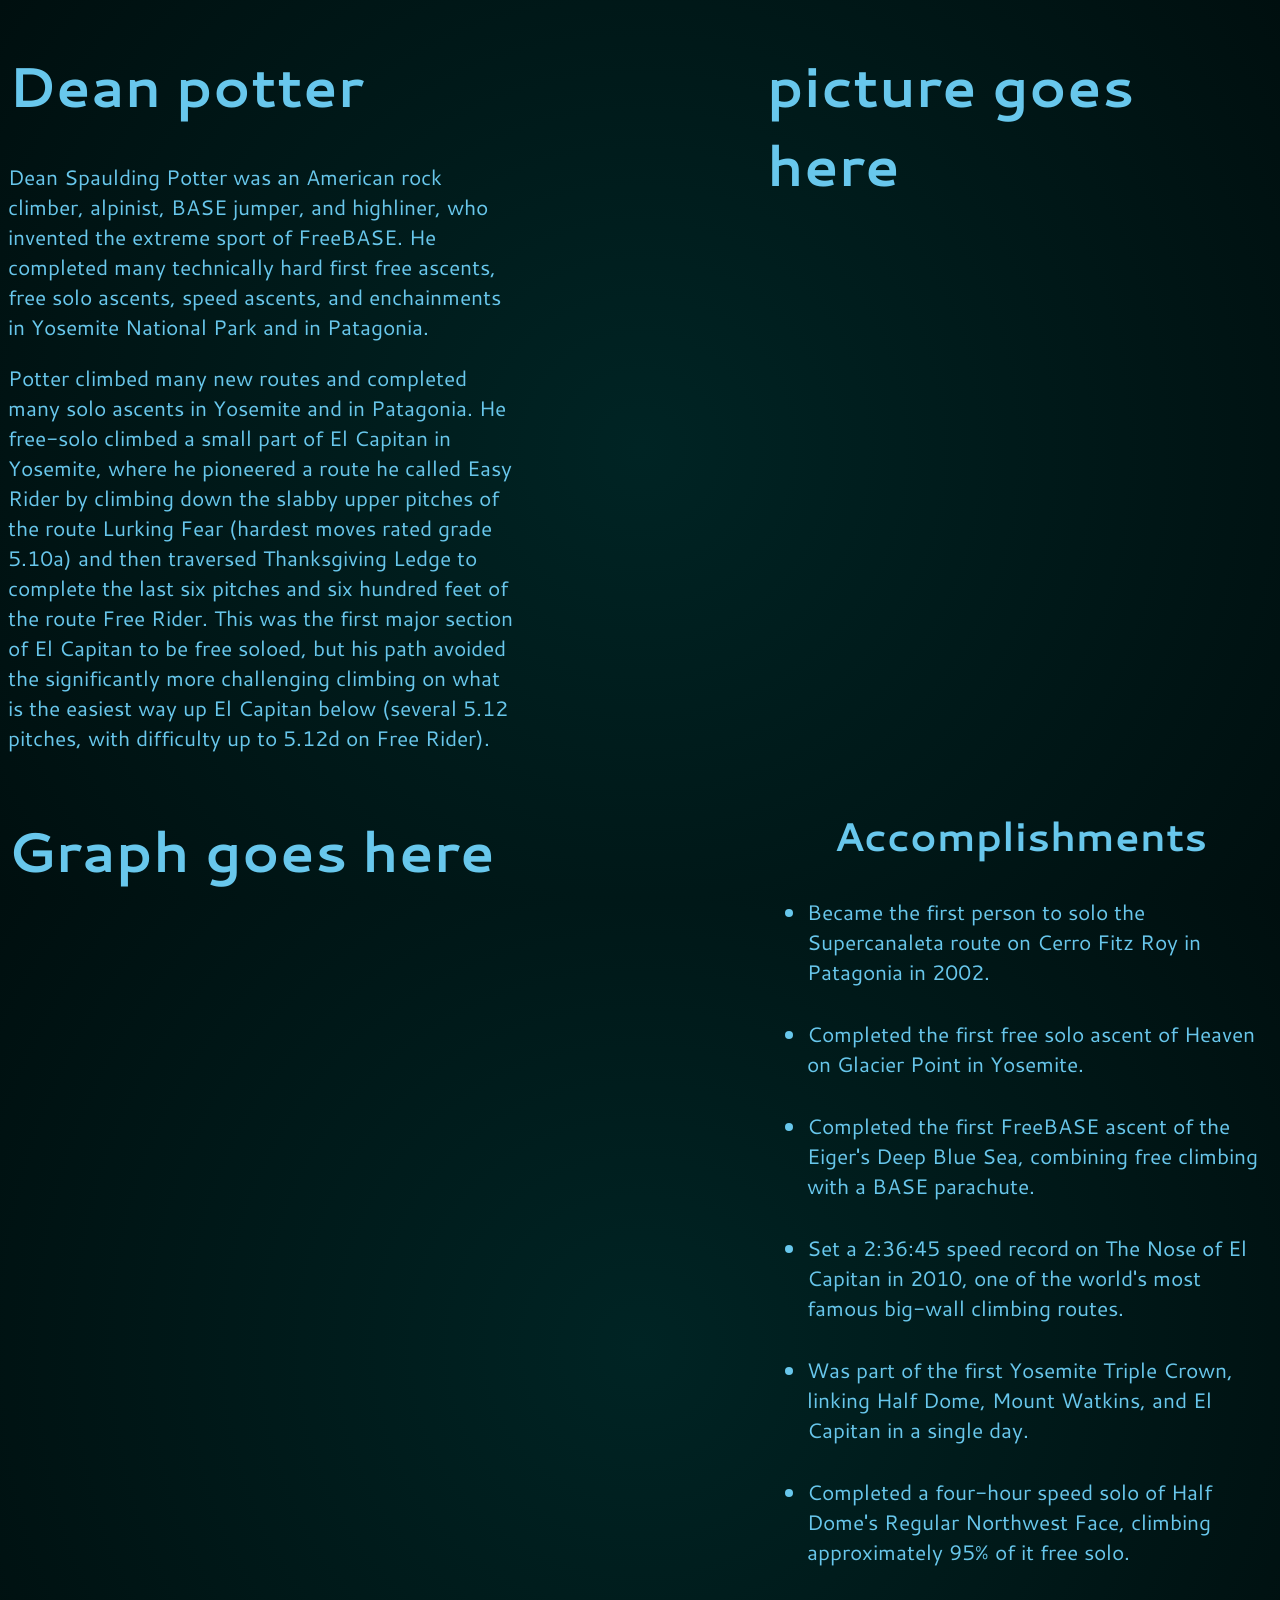
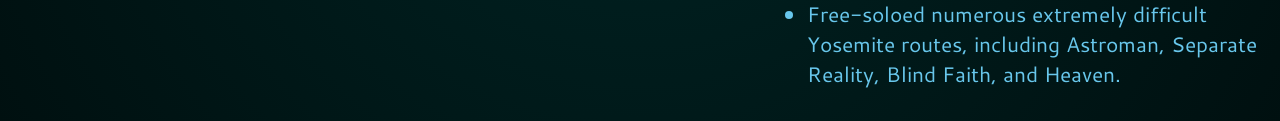
==== charWebsite/dean.html @ bef22bd7 "Added font to all the char websites" ====
<!DOCTYPE html>
<html lang="en">
<head>
  <meta charset="UTF-8">
  <meta name="viewport" content="width=device-width, initial-scale=1.0">
  <title>Dean Potter</title>
  <link rel="stylesheet" href="style.css">
  <link href="https://fonts.googleapis.com/css2?family=Cantarell:ital,wght@0,400;0,700;1,400;1,700&display=swap" rel="stylesheet">
</head>
<body>
  <div class="container">
    <div class="info">
      <h1>Dean potter</h1>
      
      <p>Dean Spaulding Potter was an American rock climber, alpinist, BASE jumper, and highliner, who invented the extreme sport of FreeBASE. He completed many technically hard first free ascents, free solo ascents, speed ascents, and enchainments in Yosemite National Park and in Patagonia.</p>
      <p>Potter climbed many new routes and completed many solo ascents in Yosemite and in Patagonia. He free-solo climbed a small part of El Capitan in Yosemite, where he pioneered a route he called Easy Rider by climbing down the slabby upper pitches of the route Lurking Fear (hardest moves rated grade 5.10a) and then traversed Thanksgiving Ledge to complete the last six pitches and six hundred feet of the route Free Rider. This was the first major section of El Capitan to be free soloed, but his path avoided the significantly more challenging climbing on what is the easiest way up El Capitan below (several 5.12 pitches, with difficulty up to 5.12d on Free Rider).</p>
    </div>

    <div class="picture">   
      <h1>picture goes here</h1> 

    </div>


<div class="graph">   
  <h1>Graph goes here</h1>
</div>
<div class="accomps">  
    <h2>Accomplishments</h2>
    <ul>
      <li>Became the first person to solo the Supercanaleta route on Cerro Fitz Roy in Patagonia in 2002. </li>
      <li>Completed the first free solo ascent of Heaven on Glacier Point in Yosemite. </li>
      <li>Completed the first FreeBASE ascent of the Eiger's Deep Blue Sea, combining free climbing with a BASE parachute.</li>
      <li>Set a 2:36:45 speed record on The Nose of El Capitan in 2010, one of the world's most famous big-wall climbing routes.</li>
      <li>Was part of the first Yosemite Triple Crown, linking Half Dome, Mount Watkins, and El Capitan in a single day.</li>
      <li>Completed a four-hour speed solo of Half Dome's Regular Northwest Face, climbing approximately 95% of it free solo.</li>
      <li>Free-soloed numerous extremely difficult Yosemite routes, including Astroman, Separate Reality, Blind Faith, and Heaven.</li>
    </ul>
  </div>
</body>
</html>
---- charWebsite/style.css ----
body { 
  background: radial-gradient(circle, #002424 0%, #000F0F 100%);
  color: #68C7EC;  
  font-family: "Cantarell", sans-serif;
  

}

.container {
  width: 99dvw;
  height: 98dvh; 
  display: grid;
  grid-template-columns: 1fr 250px 1fr; 
  grid-template-rows: 1fr 1fr;
  grid-template-areas: "info empty picture" "graph empty accomps";
}
.container h1 {
  font-size: 3.5rem;
}
.container h2 {
  font-size: 2.5rem;
  text-align: center;
}
.container p, li {
  font-size: 1.3rem;
}
.container li {
   margin-bottom: 2rem; 
}

.info {
  grid-area: info;

}
.picture{
  grid-area: picture;
}
.graph {
  grid-area: graph;
}
.accomps {
  grid-area: accomps;
}
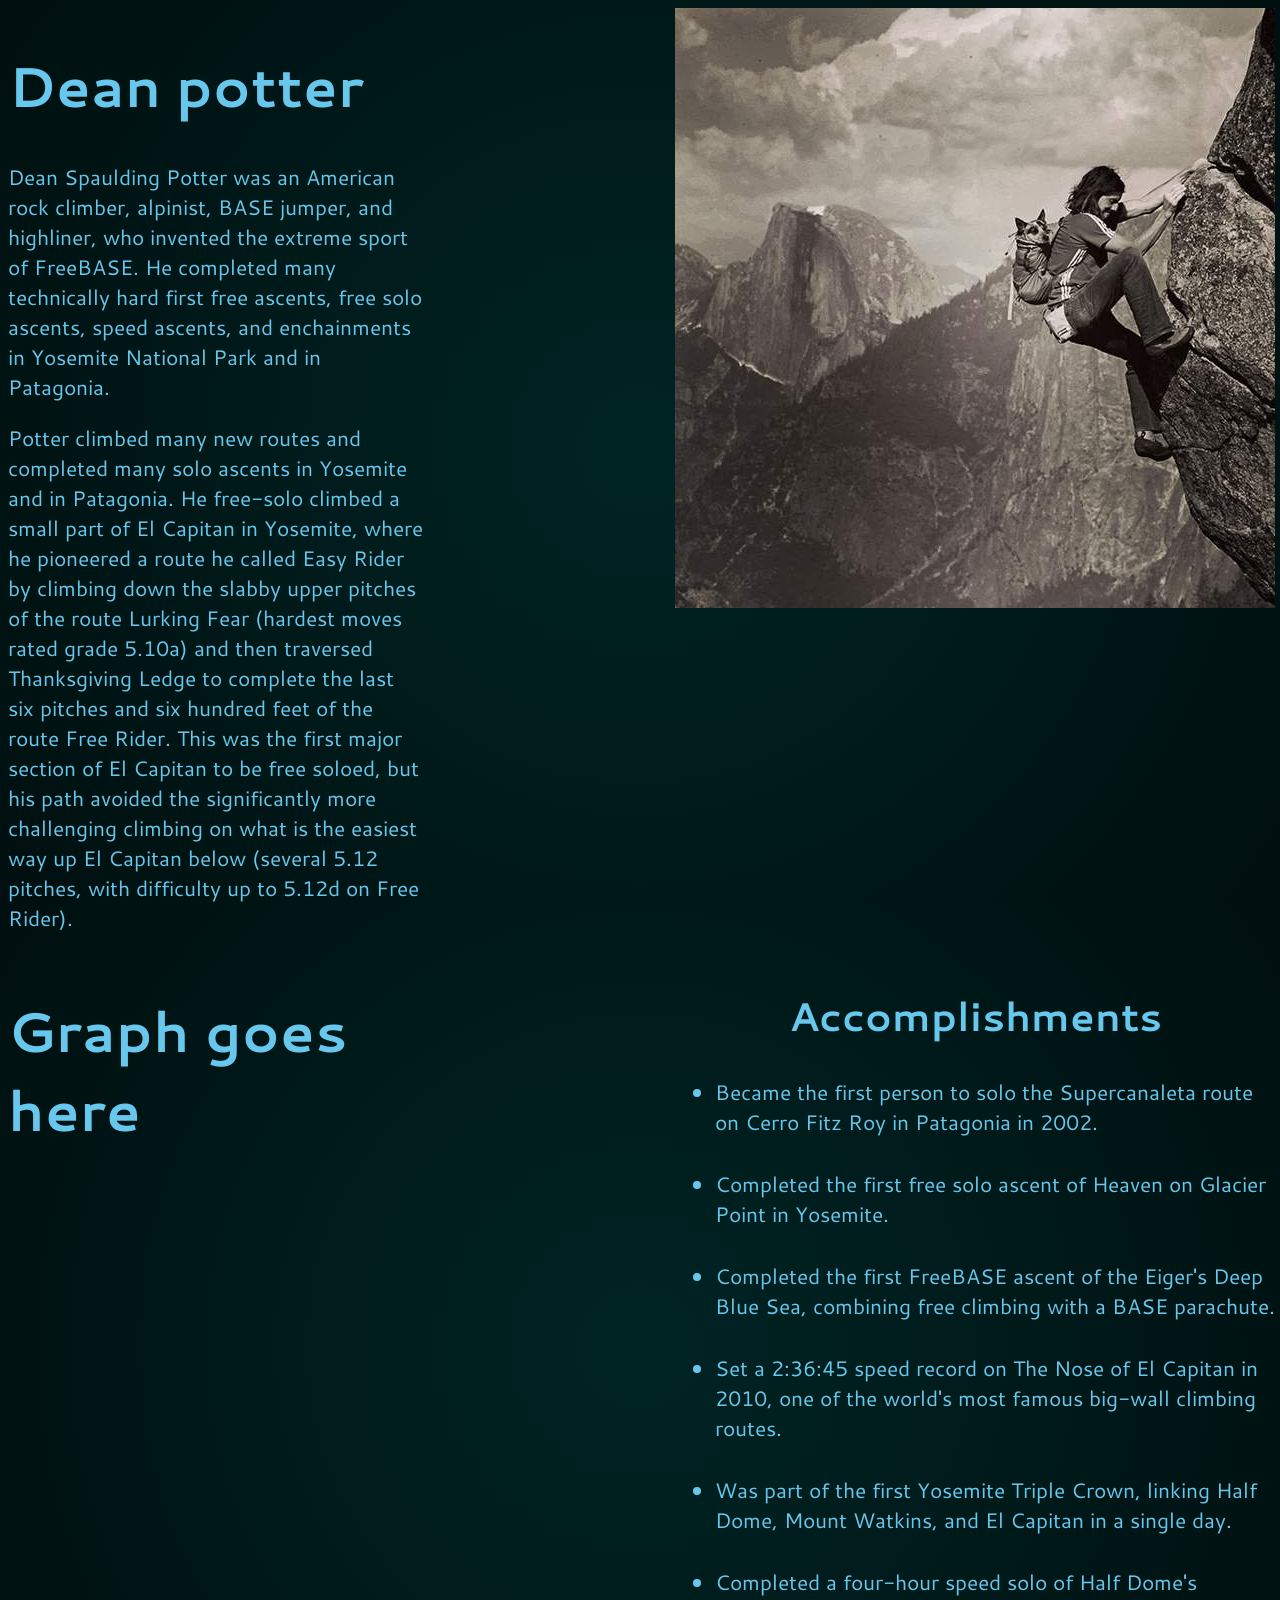
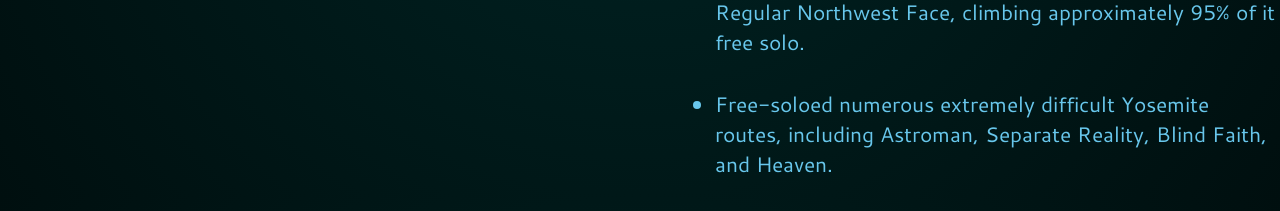
==== commit a7496fa1: "cropped pictures, added pictures in charWebsite" ====
--- a/charWebsite/dean.html
+++ b/charWebsite/dean.html
@@ -8,7 +8,10 @@
   <link href="https://fonts.googleapis.com/css2?family=Cantarell:ital,wght@0,400;0,700;1,400;1,700&display=swap" rel="stylesheet">
 </head>
 <body>
-  <div class="container">
+
+ <audio id="audio" src="audio/dean.mp3">  </audio> 
+
+  <div class="container" id="dean">
     <div class="info">
       <h1>Dean potter</h1>
       
@@ -17,7 +20,7 @@
     </div>
 
     <div class="picture">   
-      <h1>picture goes here</h1> 
+      <img src="images/dean2.jpg" alt="">
 
     </div>
 
@@ -28,14 +31,16 @@
 <div class="accomps">  
     <h2>Accomplishments</h2>
     <ul>
-      <li>Became the first person to solo the Supercanaleta route on Cerro Fitz Roy in Patagonia in 2002. </li>
-      <li>Completed the first free solo ascent of Heaven on Glacier Point in Yosemite. </li>
-      <li>Completed the first FreeBASE ascent of the Eiger's Deep Blue Sea, combining free climbing with a BASE parachute.</li>
-      <li>Set a 2:36:45 speed record on The Nose of El Capitan in 2010, one of the world's most famous big-wall climbing routes.</li>
-      <li>Was part of the first Yosemite Triple Crown, linking Half Dome, Mount Watkins, and El Capitan in a single day.</li>
-      <li>Completed a four-hour speed solo of Half Dome's Regular Northwest Face, climbing approximately 95% of it free solo.</li>
-      <li>Free-soloed numerous extremely difficult Yosemite routes, including Astroman, Separate Reality, Blind Faith, and Heaven.</li>
+      <li class="list-1">Became the first person to solo the Supercanaleta route on Cerro Fitz Roy in Patagonia in 2002. </li>
+      <li class="list-2">Completed the first free solo ascent of Heaven on Glacier Point in Yosemite. </li>
+      <li class="list-3">Completed the first FreeBASE ascent of the Eiger's Deep Blue Sea, combining free climbing with a BASE parachute.</li>
+      <li class="list-4">Set a 2:36:45 speed record on The Nose of El Capitan in 2010, one of the world's most famous big-wall climbing routes.</li>
+      <li class="list-5">Was part of the first Yosemite Triple Crown, linking Half Dome, Mount Watkins, and El Capitan in a single day.</li>
+      <li class="list-6">Completed a four-hour speed solo of Half Dome's Regular Northwest Face, climbing approximately 95% of it free solo.</li>
+      <li class="list-7">Free-soloed numerous extremely difficult Yosemite routes, including Astroman, Separate Reality, Blind Faith, and Heaven.</li>
     </ul>
   </div>
+
+  <script src="script.js" defer ></script>
 </body>
 </html>
--- a/charWebsite/style.css
+++ b/charWebsite/style.css
@@ -2,6 +2,7 @@
   background: radial-gradient(circle, #002424 0%, #000F0F 100%);
   color: #68C7EC;  
   font-family: "Cantarell", sans-serif;
+  overflow: hidden;
   
 
 }
@@ -30,14 +31,141 @@
 
 .info {
   grid-area: info;
+  animation: info-animation 1.5s;
+  animation-delay: 0.3s;
+  opacity: 0;
+  animation-fill-mode: forwards;
 
 }
 .picture{
   grid-area: picture;
+  animation: picture-animation 1.5s;
+  opacity: 0;
+  animation-fill-mode: forwards;
+  
 }
 .graph {
   grid-area: graph;
+  animation: graph-animation 1.5s;
+  animation-delay: 0.6s;
+  opacity: 0;
+  animation-fill-mode: forwards;
 }
 .accomps {
   grid-area: accomps;
 }
+.accomps h2 {
+  animation: accomps-animation 1.5s;
+  animation-delay: 0.9s;
+  opacity: 0;
+  animation-fill-mode: forwards;
+}
+ .accomps li {
+  opacity: 0;
+} 
+.list-1 {
+  animation: accomps-li-animation 1.5s;
+  animation-delay: 1.2s;
+  animation-fill-mode: forwards;
+}
+.list-2 {
+  animation: accomps-li-animation 1.5s;
+  animation-delay: 1.5s;
+  animation-fill-mode: forwards;
+  
+}
+.list-3 {
+  animation: accomps-li-animation 1.5s;
+  animation-delay: 1.8s;
+  animation-fill-mode: forwards;
+}
+.list-4 {
+  animation: accomps-li-animation 1.5s;
+  animation-delay: 2.1s;
+  animation-fill-mode: forwards;
+}
+.list-5 {
+  animation: accomps-li-animation 1.5s;
+  animation-delay: 2.4s;
+  animation-fill-mode: forwards;
+}
+.list-6 {
+  animation: accomps-li-animation 1.5s;
+  animation-delay: 2.7s;
+  animation-fill-mode: forwards;
+}
+.list-7 {
+  animation: accomps-li-animation 1.5s;
+  animation-delay: 3s;
+  animation-fill-mode: forwards;
+}
+
+/* ##################
+#### ANIMATIONS #####
+#################### */
+@keyframes info-animation {
+ 0% {
+    transform: translate(-20%);
+    opacity: 0;}
+  50% {
+
+    opacity: 0.4;
+  }
+  
+    100% {
+    transform: translate(0);
+    opacity: 1;
+    }
+}
+@keyframes picture-animation {
+ 0% {
+    transform: translate(20%);
+    opacity: 0;}
+  50% {
+
+    opacity: 0.4;
+  }
+  
+    100% {
+    transform: translate(0);
+    opacity: 1;
+    }
+}
+@keyframes graph-animation {
+ 0% {
+    transform: translate(-20%);
+    opacity: 0;}
+  50% {
+
+    opacity: 0.4;
+  }
+  
+    100% {
+    transform: translate(0);
+    opacity: 1;
+    }
+}
+@keyframes accomps-animation {
+ 0% {
+    transform: translate(20%);
+    opacity: 0;}
+  50% {
+
+    opacity: 0.4;
+  }
+  
+    100% {
+    transform: translate(0);
+    opacity: 1;
+    }
+}
+
+@keyframes accomps-li-animation {
+ 0% {
+    transform: translate(10%, -100%);
+    opacity: 0;}
+    100% {
+    transform: translate(0, 0);
+    opacity: 1;
+    }
+}
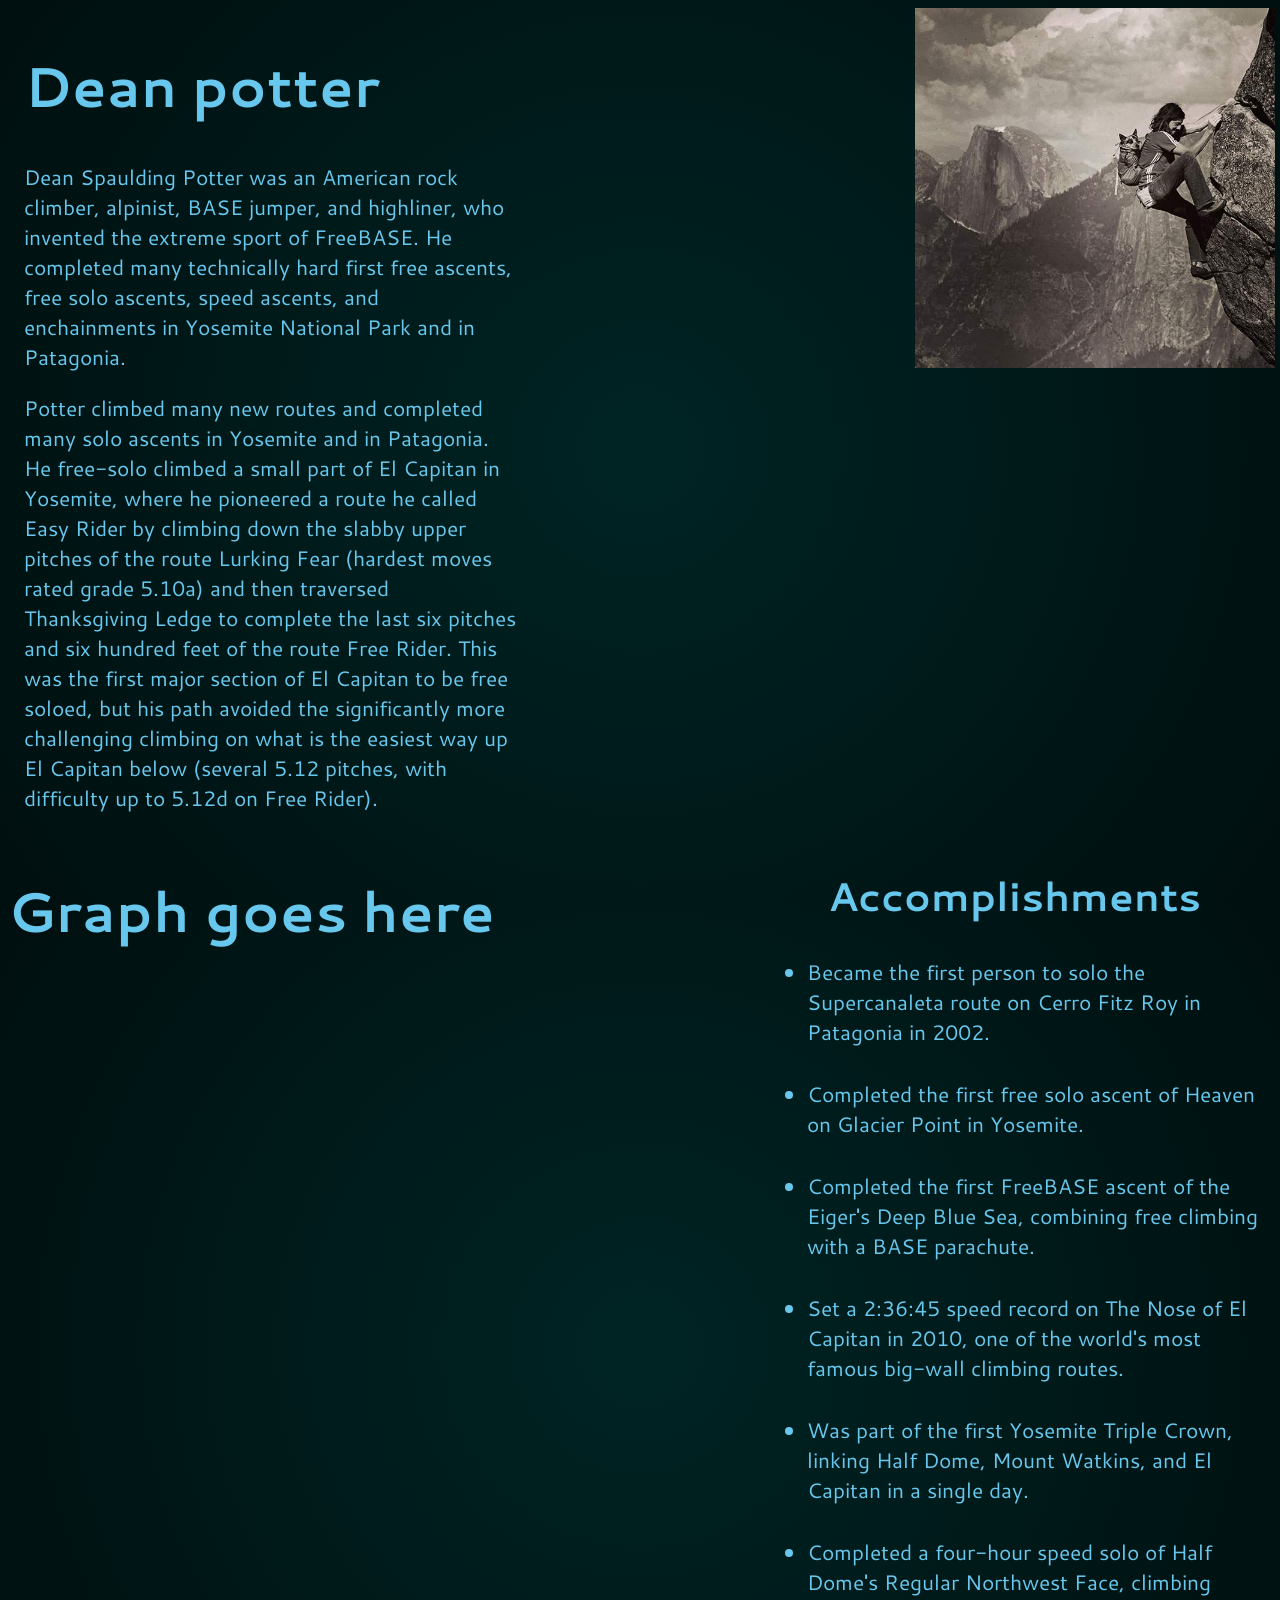
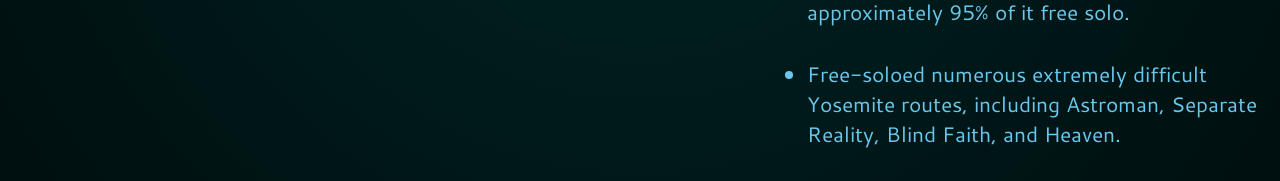
==== commit 2fe8445c: "added clear bg to revenant & dorian" ====
--- a/charWebsite/dean.html
+++ b/charWebsite/dean.html
@@ -19,7 +19,7 @@
       <p>Potter climbed many new routes and completed many solo ascents in Yosemite and in Patagonia. He free-solo climbed a small part of El Capitan in Yosemite, where he pioneered a route he called Easy Rider by climbing down the slabby upper pitches of the route Lurking Fear (hardest moves rated grade 5.10a) and then traversed Thanksgiving Ledge to complete the last six pitches and six hundred feet of the route Free Rider. This was the first major section of El Capitan to be free soloed, but his path avoided the significantly more challenging climbing on what is the easiest way up El Capitan below (several 5.12 pitches, with difficulty up to 5.12d on Free Rider).</p>
     </div>
 
-    <div class="picture">   
+    <div class="picture" id="dean-picture">   
       <img src="images/dean2.jpg" alt="">
 
     </div>
--- a/charWebsite/style.css
+++ b/charWebsite/style.css
@@ -35,6 +35,7 @@
   animation-delay: 0.3s;
   opacity: 0;
   animation-fill-mode: forwards;
+  padding-left: 1rem;
 
 }
 .picture{
@@ -42,8 +43,17 @@
   animation: picture-animation 1.5s;
   opacity: 0;
   animation-fill-mode: forwards;
-  
+  align-items: center;
+  justify-self: center;
 }
+#dean-picture {
+  justify-self: right;
+}
+.picture img {
+  width: 1.2fr;
+  height: 40dvh;
+}
+
 .graph {
   grid-area: graph;
   animation: graph-animation 1.5s;
@@ -53,6 +63,7 @@
 }
 .accomps {
   grid-area: accomps;
+   padding-right: 0.8rem; 
 }
 .accomps h2 {
   animation: accomps-animation 1.5s;
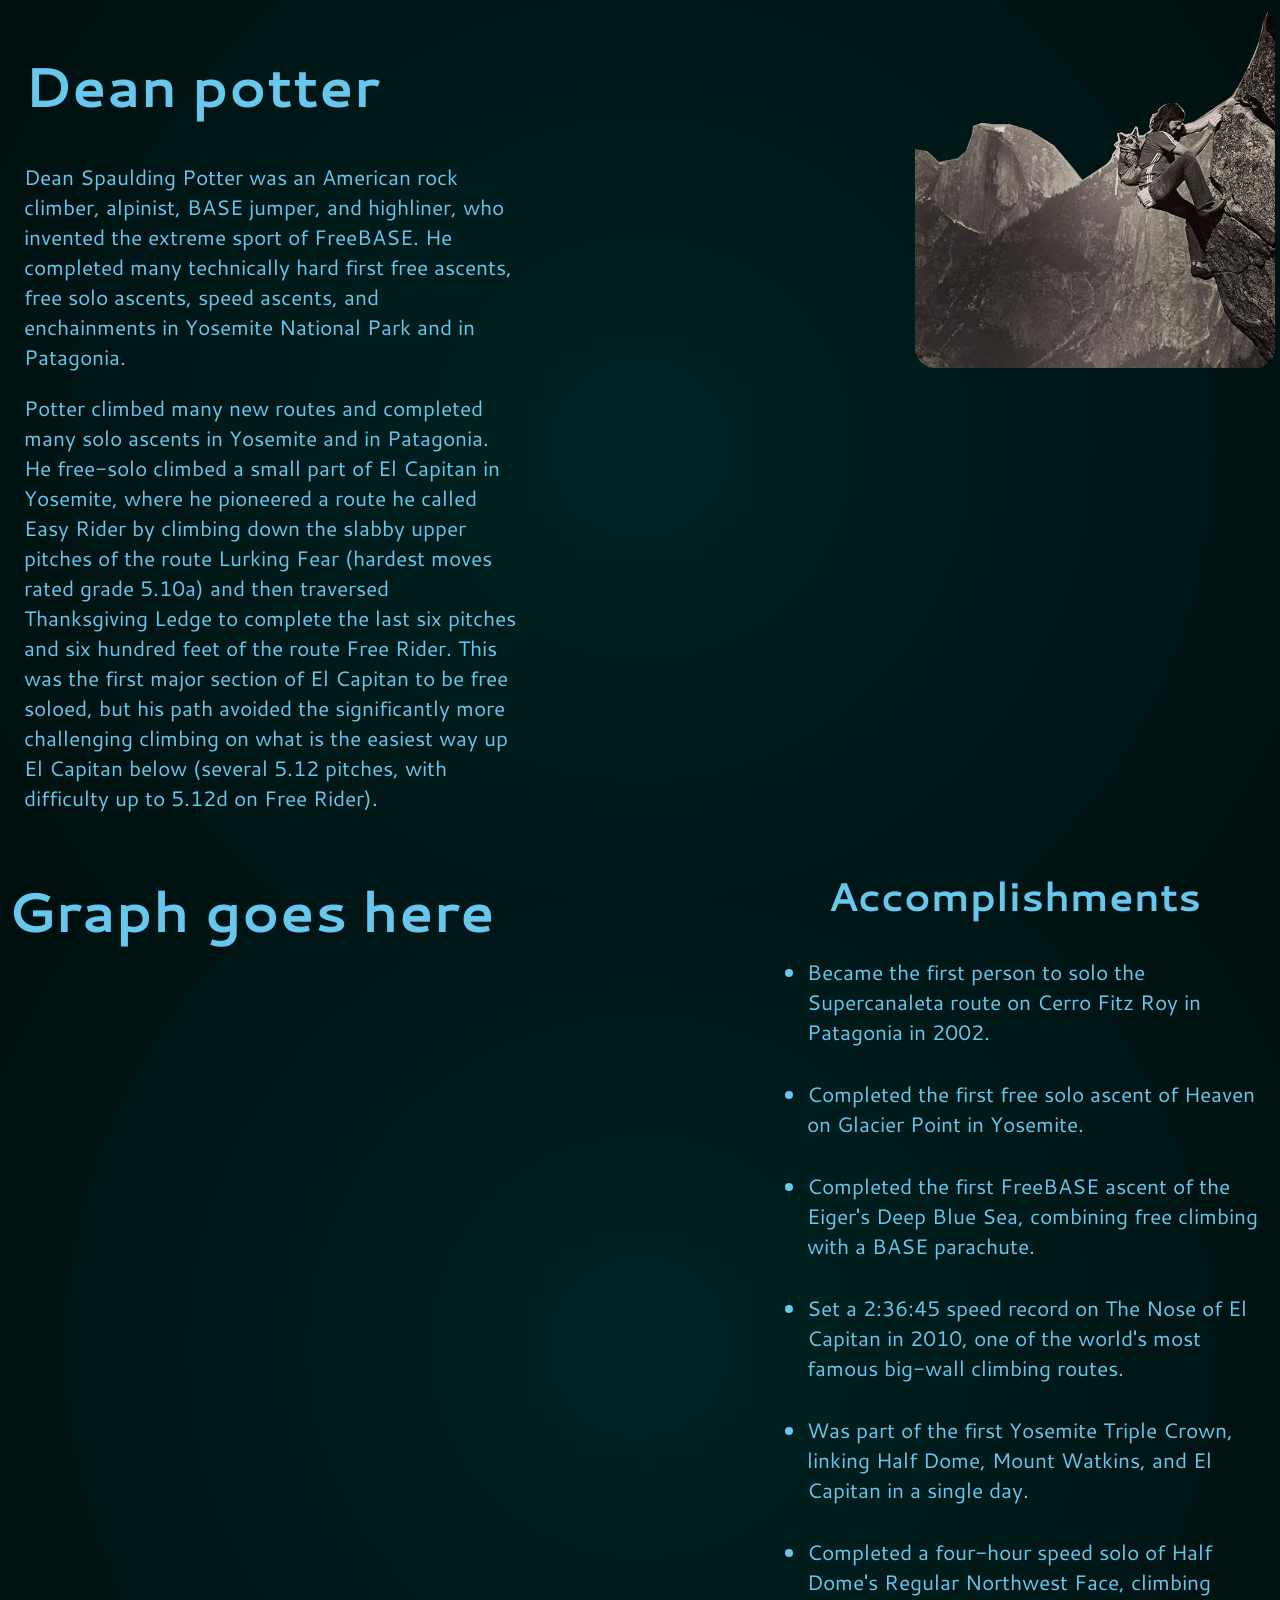
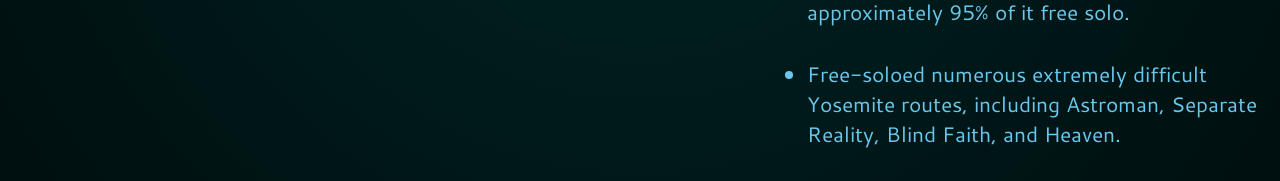
==== commit e546bfd8: "pictures fully done" ====
--- a/charWebsite/dean.html
+++ b/charWebsite/dean.html
@@ -19,8 +19,8 @@
       <p>Potter climbed many new routes and completed many solo ascents in Yosemite and in Patagonia. He free-solo climbed a small part of El Capitan in Yosemite, where he pioneered a route he called Easy Rider by climbing down the slabby upper pitches of the route Lurking Fear (hardest moves rated grade 5.10a) and then traversed Thanksgiving Ledge to complete the last six pitches and six hundred feet of the route Free Rider. This was the first major section of El Capitan to be free soloed, but his path avoided the significantly more challenging climbing on what is the easiest way up El Capitan below (several 5.12 pitches, with difficulty up to 5.12d on Free Rider).</p>
     </div>
 
-    <div class="picture" id="dean-picture">   
-      <img src="images/dean2.jpg" alt="">
+    <div class="picture" id="pos-right-picture">   
+      <img src="images/dean2.png" alt="">
 
     </div>
 
--- a/charWebsite/style.css
+++ b/charWebsite/style.css
@@ -11,7 +11,7 @@
   width: 99dvw;
   height: 98dvh; 
   display: grid;
-  grid-template-columns: 1fr 250px 1fr; 
+  grid-template-columns: 1fr 250px 1fr;
   grid-template-rows: 1fr 1fr;
   grid-template-areas: "info empty picture" "graph empty accomps";
 }
@@ -46,12 +46,15 @@
   align-items: center;
   justify-self: center;
 }
-#dean-picture {
+#pos-right-picture {
   justify-self: right;
+  
+  
 }
 .picture img {
   width: 1.2fr;
   height: 40dvh;
+  border-radius: 20px;
 }
 
 .graph {
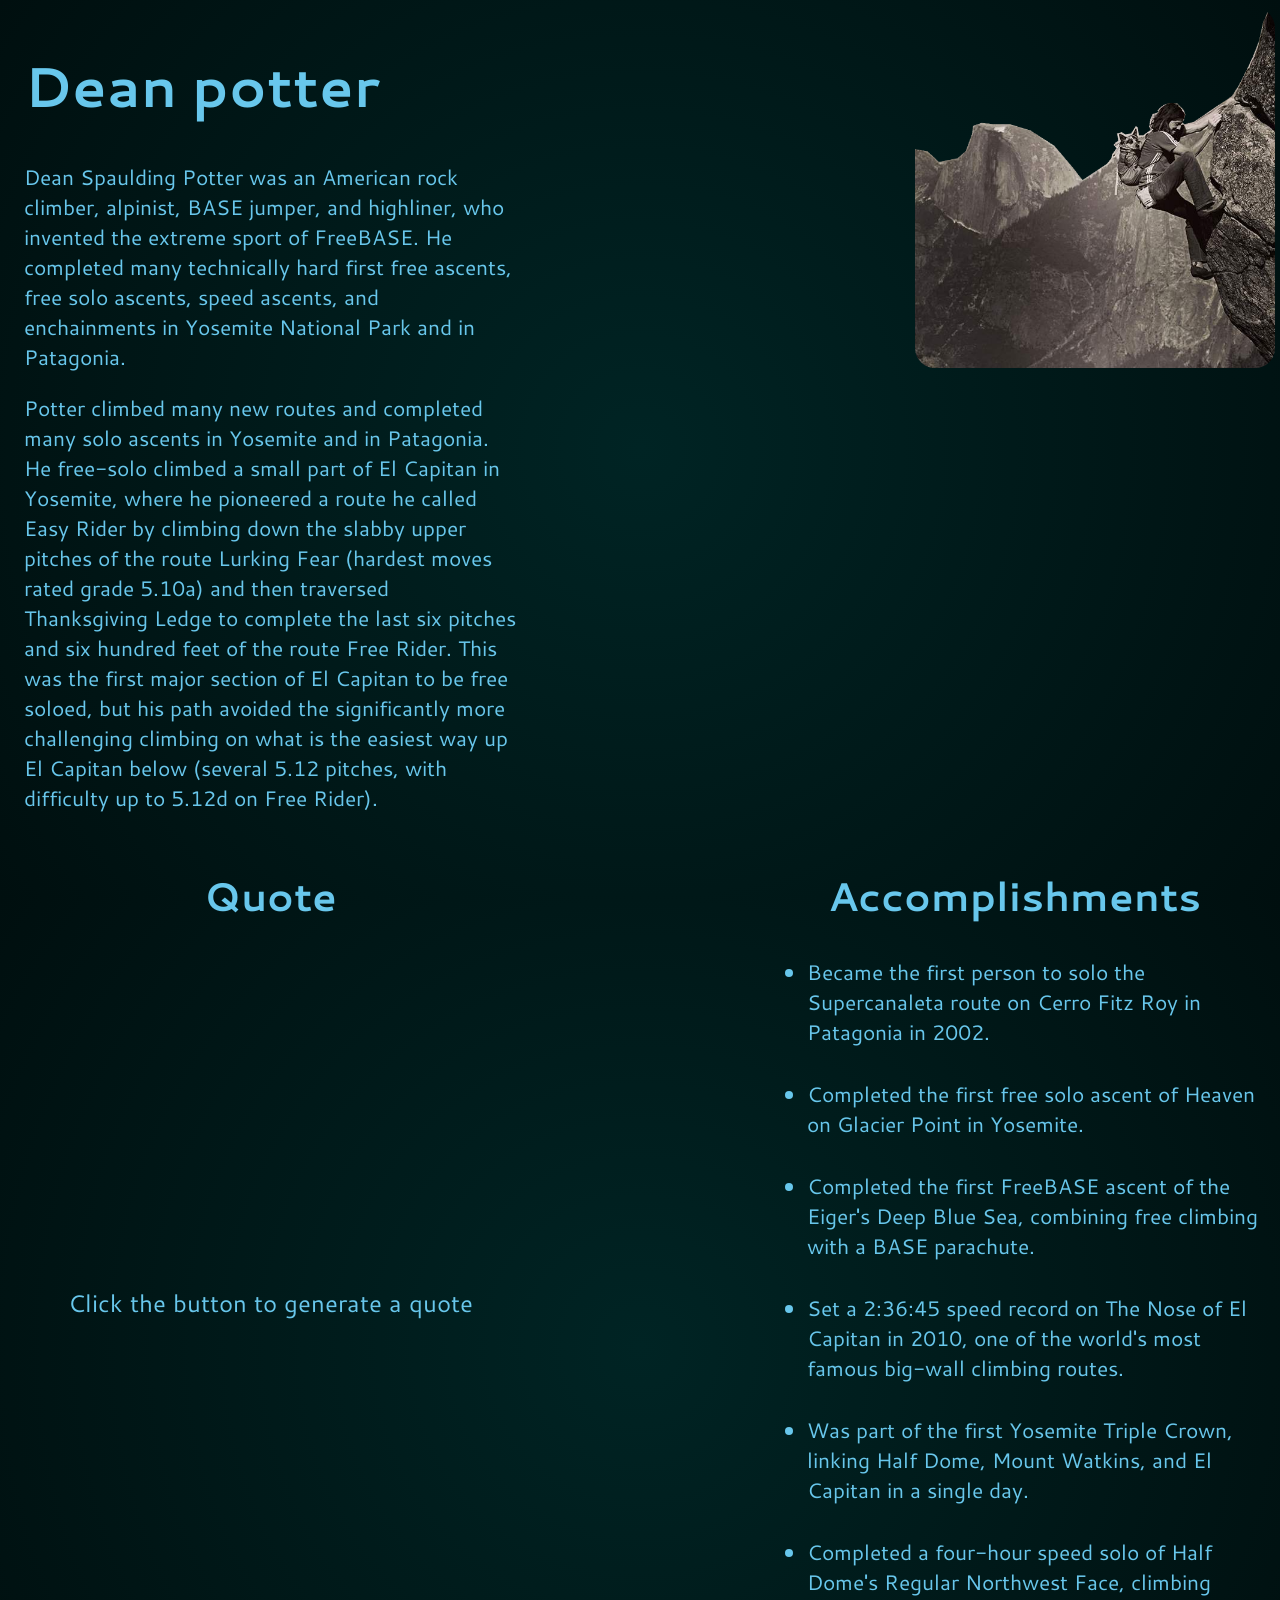
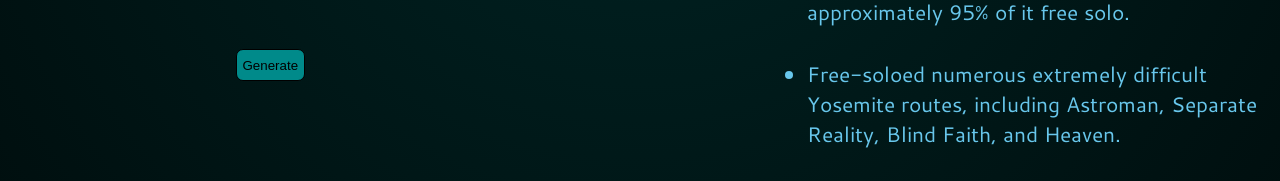
==== commit bf8103cd: "FULLY FUNCTIONING QUOTES STYLING LEFT TO DO" ====
--- a/charWebsite/dean.html
+++ b/charWebsite/dean.html
@@ -26,7 +26,9 @@
 
 
 <div class="graph">   
-  <h1>Graph goes here</h1>
+  <h2>Quote</h2>
+  <p id="quoteParagraph">Click the button to generate a quote</p>
+  <button id="btn">Generate</button>
 </div>
 <div class="accomps">  
     <h2>Accomplishments</h2>
--- a/charWebsite/style.css
+++ b/charWebsite/style.css
@@ -35,6 +35,9 @@
   animation-delay: 0.3s;
   opacity: 0;
   animation-fill-mode: forwards;
+  
+}
+.info, .graph {
   padding-left: 1rem;
 
 }
@@ -59,11 +62,35 @@
 
 .graph {
   grid-area: graph;
+  display: flex;
+  flex-direction: column;
+  justify-content: space-between;
   animation: graph-animation 1.5s;
   animation-delay: 0.6s;
   opacity: 0;
   animation-fill-mode: forwards;
-}
+
+  
+}
+.graph p {
+  align-self: center ; 
+  font-size: 1.5rem;
+  margin: auto;
+  
+}
+.graph button {
+  align-self: center;
+  margin-bottom:100px ;
+}
+#btn {
+  width: fit-content;
+  height: 2rem;
+  border-radius: 7px;
+  background-color: #008a8a ;
+  border: 1px solid black;
+
+}
+
 .accomps {
   grid-area: accomps;
    padding-right: 0.8rem; 
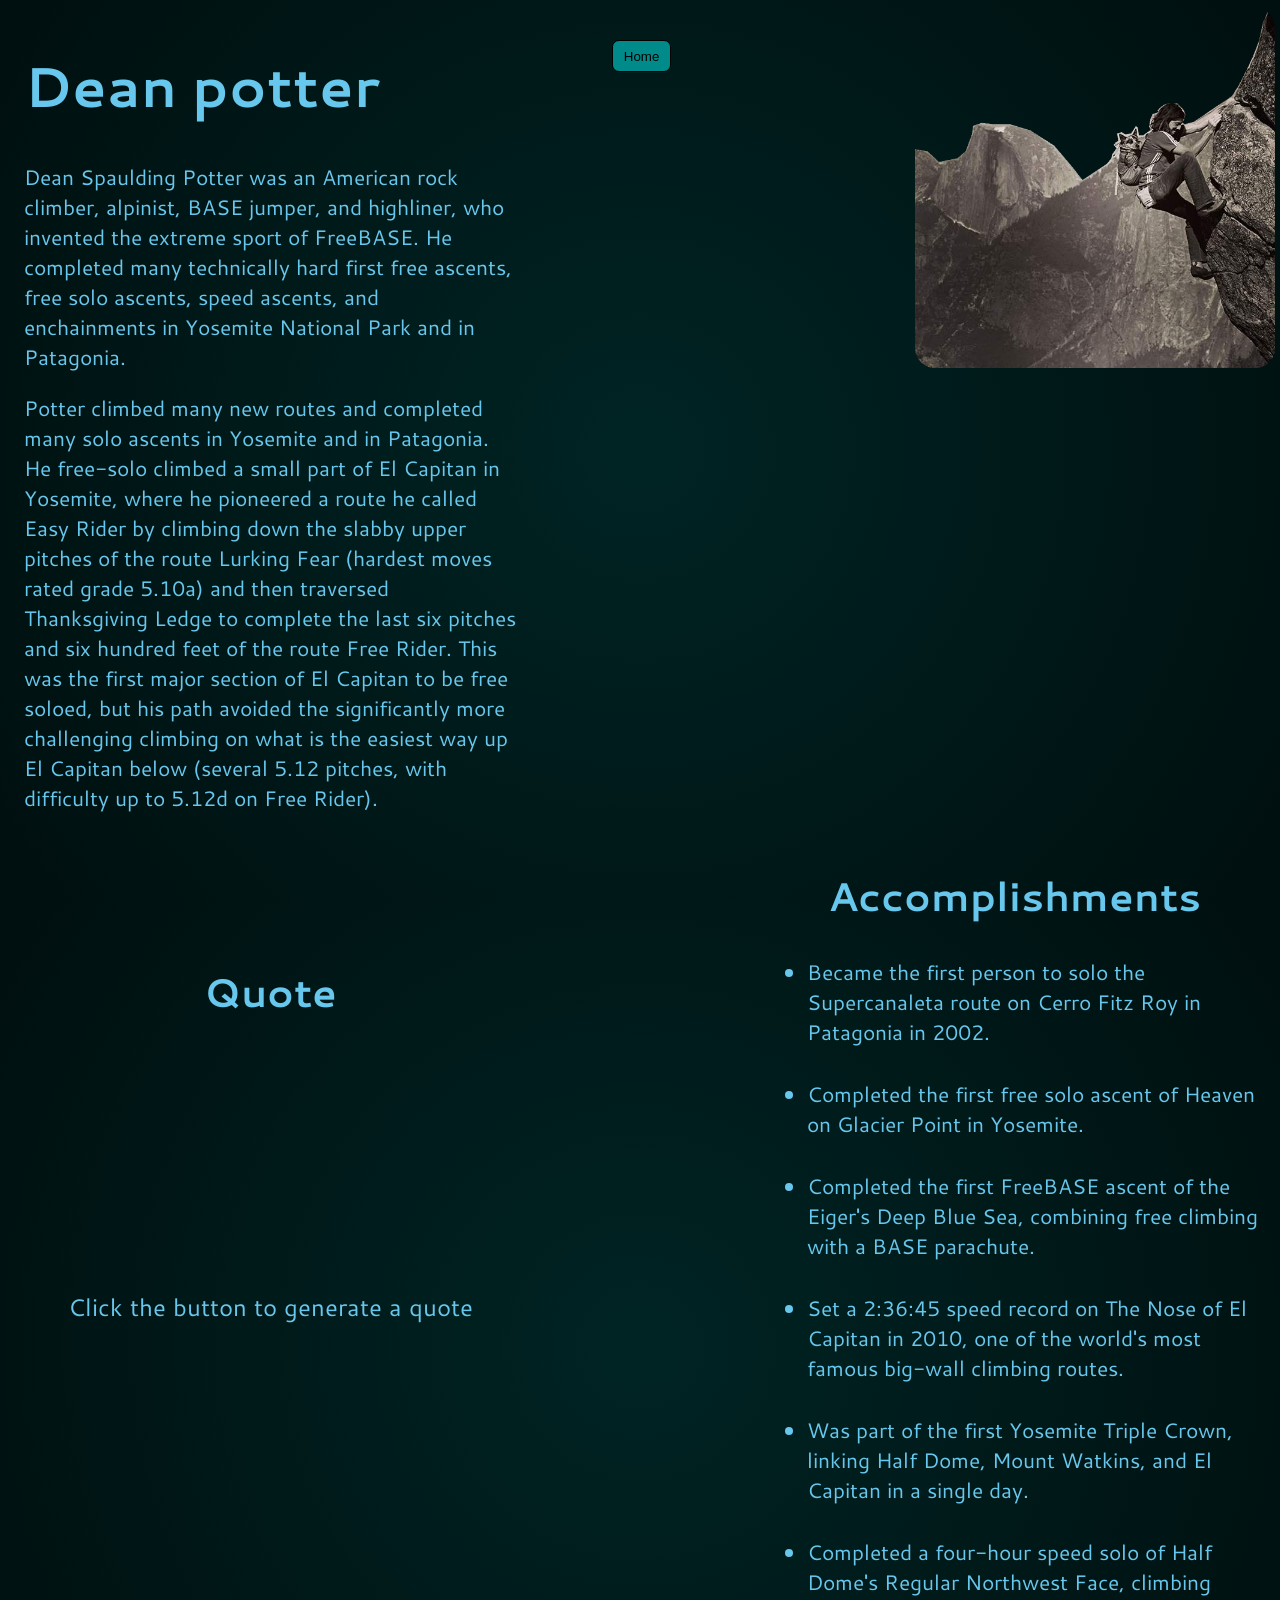
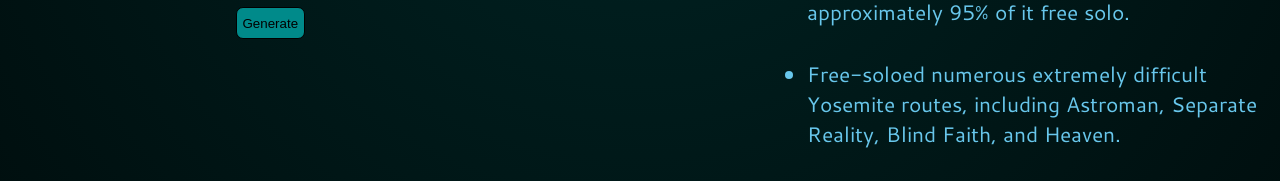
==== commit 60402c50: "finished char sites" ====
--- a/charWebsite/dean.html
+++ b/charWebsite/dean.html
@@ -22,8 +22,10 @@
     <div class="picture" id="pos-right-picture">   
       <img src="images/dean2.png" alt="">
 
+    </div>  
+    <div class="home-btn">
+      <a href="../index.html"><button id="home-btn">Home</button></a>
     </div>
-
 
 <div class="graph">   
   <h2>Quote</h2>
--- a/charWebsite/style.css
+++ b/charWebsite/style.css
@@ -41,6 +41,16 @@
   padding-left: 1rem;
 
 }
+.home-btn {
+  grid-area: empty;
+  justify-self: center;
+  margin-top: 2rem;
+  animation: info-animation 0.5s ;
+  animation-delay: 1s;
+  opacity: 0;
+  animation-fill-mode: forwards;
+}
+
 .picture{
   grid-area: picture;
   animation: picture-animation 1.5s;
@@ -62,38 +72,71 @@
 
 .graph {
   grid-area: graph;
-  display: flex;
-  flex-direction: column;
-  justify-content: space-between;
+  display: grid;
+  grid-template-columns: 1fr 1fr 1fr;
+  grid-template-rows: 1fr 1fr 1fr;
+  justify-items: center;
+  align-items: center;
   animation: graph-animation 1.5s;
   animation-delay: 0.6s;
   opacity: 0;
   animation-fill-mode: forwards;
-
-  
+  
+  
+}
+.graph h2 {
+  grid-column: 1 / 4;
 }
 .graph p {
-  align-self: center ; 
+  grid-column: 1 / 4;
+  grid-row: 2;
+  
   font-size: 1.5rem;
-  margin: auto;
   
 }
 .graph button {
-  align-self: center;
-  margin-bottom:100px ;
-}
+  grid-column: 1 / 4;
+  grid-row: 3;
+}
+/* ############# GENERATE BUTTON ###################### */
 #btn {
   width: fit-content;
   height: 2rem;
   border-radius: 7px;
   background-color: #008a8a ;
   border: 1px solid black;
-
+}
+#btn:hover {
+  animation: button 0.5s;
+  animation-fill-mode: forwards;
+  
+}
+#btn:active {
+  transform: translateY(4px);
+}
+#btn:focus {
+  animation: button 1s;
+  animation-fill-mode: forwards;
+}
+/* ############## HOME BUTTTONN ############### */
+#home-btn {
+  border-radius: 7px;
+  background-color: #008a8a ;
+  border: 1px solid black;
+  width: 3.7rem;
+  height: 2rem;
+}
+#home-btn:hover {
+  animation: home-btn 0.5s;
+  animation-fill-mode: forwards;
+}
+#home-btn:active {
+  transform: translateY(4px);
 }
 
 .accomps {
   grid-area: accomps;
-   padding-right: 0.8rem; 
+  padding-right: 0.8rem; 
 }
 .accomps h2 {
   animation: accomps-animation 1.5s;
@@ -101,7 +144,7 @@
   opacity: 0;
   animation-fill-mode: forwards;
 }
- .accomps li {
+.accomps li {
   opacity: 0;
 } 
 .list-1 {
@@ -145,68 +188,100 @@
 #### ANIMATIONS #####
 #################### */
 @keyframes info-animation {
- 0% {
+  0% {
     transform: translate(-20%);
     opacity: 0;}
-  50% {
-
-    opacity: 0.4;
+    50% {
+      
+      opacity: 0.4;
+    }
+    
+    100% {
+      transform: translate(0);
+      opacity: 1;
+    }
   }
-  
-    100% {
-    transform: translate(0);
-    opacity: 1;
+  @keyframes picture-animation {
+    0% {
+      transform: translate(20%);
+      opacity: 0;}
+      50% {
+        
+        opacity: 0.4;
+      }
+      
+      100% {
+        transform: translate(0);
+        opacity: 1;
+      }
     }
-}
-@keyframes picture-animation {
- 0% {
-    transform: translate(20%);
-    opacity: 0;}
-  50% {
-
-    opacity: 0.4;
-  }
-  
-    100% {
-    transform: translate(0);
-    opacity: 1;
-    }
-}
-@keyframes graph-animation {
- 0% {
-    transform: translate(-20%);
-    opacity: 0;}
-  50% {
-
-    opacity: 0.4;
-  }
-  
-    100% {
-    transform: translate(0);
-    opacity: 1;
-    }
-}
-@keyframes accomps-animation {
- 0% {
-    transform: translate(20%);
-    opacity: 0;}
-  50% {
-
-    opacity: 0.4;
-  }
-  
-    100% {
-    transform: translate(0);
-    opacity: 1;
-    }
-}
-
-@keyframes accomps-li-animation {
- 0% {
-    transform: translate(10%, -100%);
-    opacity: 0;}
-    100% {
-    transform: translate(0, 0);
-    opacity: 1;
-    }
-}+    @keyframes graph-animation {
+      0% {
+        transform: translate(-20%);
+        opacity: 0;}
+        50% {
+          
+          opacity: 0.4;
+        }
+        
+        100% {
+          transform: translate(0);
+          opacity: 1;
+        }
+      }
+      @keyframes accomps-animation {
+        0% {
+          transform: translate(20%);
+          opacity: 0;}
+          50% {
+            
+            opacity: 0.4;
+          }
+          
+          100% {
+            transform: translate(0);
+            opacity: 1;
+          }
+        }
+        
+        @keyframes accomps-li-animation {
+          0% {
+            transform: translate(10%, -100%);
+            opacity: 0;}
+            100% {
+              transform: translate(0, 0);
+              opacity: 1;
+            }
+          }
+          @keyframes button {
+            0% {
+              width: 7%;
+              height: 2rem;
+              box-shadow: 0 10px 20px rgba(0, 0, 0, 0);
+              border-radius: 7px;
+            }
+            
+            100% {
+              width: 11%;
+              height: 2.7rem;
+              box-shadow: 0 20px 30px rgba(0, 0, 0, 2);
+              border-radius: 30px;
+            }
+            
+          }
+          @keyframes home-btn {
+            0% {
+                        width: 4rem;
+                        height: 2rem;
+                        
+                        border-radius: 7px;
+                      }
+                      
+                      100% {
+                        width: 6rem;
+                        height: 2.7rem;
+                        box-shadow: 0 20px 30px rgba(0, 0, 0, 2);
+                        border-radius: 30px;
+                        
+                      }
+          }
